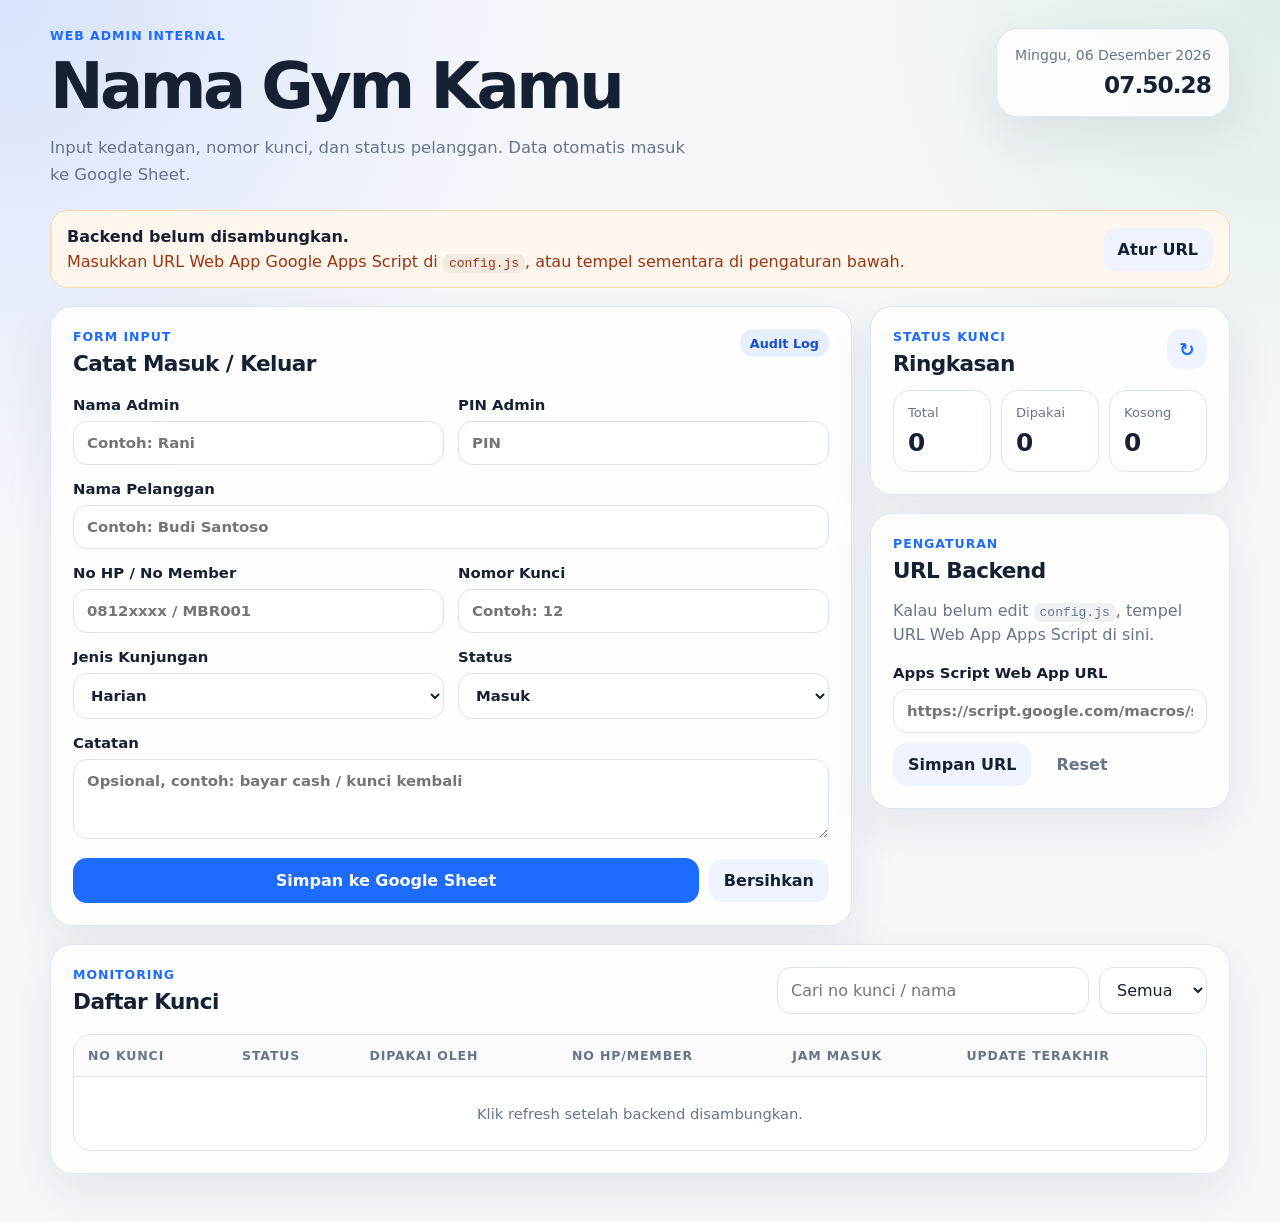
==== frontend/index.html @ 6550fa07 "first commit" ====
<!doctype html>
<html lang="id">
<head>
  <meta charset="utf-8" />
  <meta name="viewport" content="width=device-width, initial-scale=1" />
  <title>Sistem Admin Gym</title>
  <link rel="stylesheet" href="style.css" />
</head>
<body>
  <div class="app-shell">
    <header class="hero">
      <div>
        <p class="eyebrow">Web Admin Internal</p>
        <h1 id="appTitle">Sistem Admin Gym</h1>
        <p class="subtitle">Input kedatangan, nomor kunci, dan status pelanggan. Data otomatis masuk ke Google Sheet.</p>
      </div>
      <div class="clock-card">
        <span id="todayText">Hari ini</span>
        <strong id="clockText">--:--:--</strong>
      </div>
    </header>

    <section id="setupWarning" class="setup-warning hidden">
      <div>
        <strong>Backend belum disambungkan.</strong>
        <p>Masukkan URL Web App Google Apps Script di <code>config.js</code>, atau tempel sementara di pengaturan bawah.</p>
      </div>
      <button type="button" class="secondary-btn" id="openSettingsBtn">Atur URL</button>
    </section>

    <main class="grid-layout">
      <section class="card input-card">
        <div class="card-header">
          <div>
            <p class="eyebrow">Form Input</p>
            <h2>Catat Masuk / Keluar</h2>
          </div>
          <span class="pill">Audit Log</span>
        </div>

        <form id="gymForm" autocomplete="off">
          <input type="hidden" name="action" value="saveLog" />

          <div class="two-col">
            <label>
              Nama Admin
              <input type="text" name="admin" id="adminInput" placeholder="Contoh: Rani" required />
            </label>
            <label>
              PIN Admin
              <input type="password" name="pin" id="pinInput" placeholder="PIN" inputmode="numeric" required />
            </label>
          </div>

          <label>
            Nama Pelanggan
            <input type="text" name="customerName" id="customerNameInput" placeholder="Contoh: Budi Santoso" required />
          </label>

          <div class="two-col">
            <label>
              No HP / No Member
              <input type="text" name="phoneOrMember" id="phoneInput" placeholder="0812xxxx / MBR001" />
            </label>
            <label>
              Nomor Kunci
              <input type="number" name="keyNumber" id="keyNumberInput" placeholder="Contoh: 12" min="1" required />
            </label>
          </div>

          <div class="two-col">
            <label>
              Jenis Kunjungan
              <select name="visitType" id="visitTypeInput" required>
                <option value="Harian">Harian</option>
                <option value="Member">Member</option>
                <option value="Trial">Trial</option>
              </select>
            </label>
            <label>
              Status
              <select name="status" id="statusInput" required>
                <option value="Masuk">Masuk</option>
                <option value="Keluar">Keluar</option>
              </select>
            </label>
          </div>

          <label>
            Catatan
            <textarea name="note" id="noteInput" rows="3" placeholder="Opsional, contoh: bayar cash / kunci kembali"></textarea>
          </label>

          <div class="form-actions">
            <button type="submit" class="primary-btn" id="submitBtn">Simpan ke Google Sheet</button>
            <button type="button" class="secondary-btn" id="resetBtn">Bersihkan</button>
          </div>
        </form>

        <iframe id="submitFrame" name="hidden-submit-frame" title="Hidden submit frame" class="hidden-frame"></iframe>
      </section>

      <aside class="side-stack">
        <section class="card stats-card">
          <div class="card-header compact">
            <div>
              <p class="eyebrow">Status Kunci</p>
              <h2>Ringkasan</h2>
            </div>
            <button type="button" class="icon-btn" id="refreshBtn" title="Refresh status kunci">↻</button>
          </div>
          <div class="stats-grid">
            <div>
              <span>Total</span>
              <strong id="totalKeysText">0</strong>
            </div>
            <div>
              <span>Dipakai</span>
              <strong id="usedKeysText">0</strong>
            </div>
            <div>
              <span>Kosong</span>
              <strong id="emptyKeysText">0</strong>
            </div>
          </div>
        </section>

        <section class="card settings-card" id="settingsCard">
          <div class="card-header compact">
            <div>
              <p class="eyebrow">Pengaturan</p>
              <h2>URL Backend</h2>
            </div>
          </div>
          <p class="muted">Kalau belum edit <code>config.js</code>, tempel URL Web App Apps Script di sini.</p>
          <label>
            Apps Script Web App URL
            <input type="url" id="scriptUrlInput" placeholder="https://script.google.com/macros/s/.../exec" />
          </label>
          <div class="form-actions small-actions">
            <button type="button" class="secondary-btn" id="saveScriptUrlBtn">Simpan URL</button>
            <button type="button" class="ghost-btn" id="clearScriptUrlBtn">Reset</button>
          </div>
        </section>
      </aside>
    </main>

    <section class="card keys-card">
      <div class="card-header">
        <div>
          <p class="eyebrow">Monitoring</p>
          <h2>Daftar Kunci</h2>
        </div>
        <div class="toolbar">
          <input type="search" id="keySearchInput" placeholder="Cari no kunci / nama" />
          <select id="statusFilterInput">
            <option value="Semua">Semua</option>
            <option value="Dipakai">Dipakai</option>
            <option value="Kosong">Kosong</option>
          </select>
        </div>
      </div>

      <div class="table-wrap">
        <table>
          <thead>
            <tr>
              <th>No Kunci</th>
              <th>Status</th>
              <th>Dipakai Oleh</th>
              <th>No HP/Member</th>
              <th>Jam Masuk</th>
              <th>Update Terakhir</th>
            </tr>
          </thead>
          <tbody id="keysTableBody">
            <tr>
              <td colspan="6" class="empty-state">Klik refresh setelah backend disambungkan.</td>
            </tr>
          </tbody>
        </table>
      </div>
    </section>
  </div>

  <div id="toast" class="toast hidden"></div>

  <script src="config.js"></script>
  <script src="app.js"></script>
</body>
</html>
---- frontend/style.css ----
:root {
  --bg: #f6f7fb;
  --card: #ffffff;
  --text: #152033;
  --muted: #67748a;
  --border: #dde3ee;
  --primary: #1e6bff;
  --primary-dark: #144fcc;
  --danger: #d92d20;
  --success: #039855;
  --warning: #dc6803;
  --shadow: 0 18px 50px rgba(21, 32, 51, 0.08);
  --radius: 22px;
}

* {
  box-sizing: border-box;
}

body {
  margin: 0;
  font-family: Inter, ui-sans-serif, system-ui, -apple-system, BlinkMacSystemFont, "Segoe UI", sans-serif;
  color: var(--text);
  background:
    radial-gradient(circle at top left, rgba(30, 107, 255, 0.14), transparent 34rem),
    radial-gradient(circle at top right, rgba(3, 152, 85, 0.10), transparent 28rem),
    var(--bg);
  min-height: 100vh;
}

button,
input,
select,
textarea {
  font: inherit;
}

button {
  cursor: pointer;
}

.app-shell {
  width: min(1180px, calc(100% - 28px));
  margin: 0 auto;
  padding: 28px 0 48px;
}

.hero {
  display: flex;
  align-items: flex-start;
  justify-content: space-between;
  gap: 18px;
  margin-bottom: 22px;
}

.eyebrow {
  margin: 0 0 8px;
  color: var(--primary);
  font-size: 0.78rem;
  font-weight: 800;
  letter-spacing: 0.08em;
  text-transform: uppercase;
}

h1,
h2 {
  margin: 0;
  line-height: 1.1;
}

h1 {
  font-size: clamp(2rem, 5vw, 4.4rem);
  letter-spacing: -0.055em;
}

h2 {
  font-size: 1.35rem;
  letter-spacing: -0.025em;
}

.subtitle {
  max-width: 640px;
  margin: 14px 0 0;
  color: var(--muted);
  font-size: 1.03rem;
  line-height: 1.6;
}

.clock-card,
.card {
  background: rgba(255, 255, 255, 0.84);
  border: 1px solid rgba(221, 227, 238, 0.86);
  box-shadow: var(--shadow);
  backdrop-filter: blur(14px);
}

.clock-card {
  min-width: 190px;
  border-radius: var(--radius);
  padding: 18px;
  text-align: right;
}

.clock-card span {
  display: block;
  color: var(--muted);
  font-size: 0.88rem;
  margin-bottom: 8px;
}

.clock-card strong {
  font-size: 1.45rem;
  letter-spacing: -0.04em;
}

.setup-warning {
  display: flex;
  align-items: center;
  justify-content: space-between;
  gap: 18px;
  padding: 16px;
  border-radius: 18px;
  background: #fff7ed;
  border: 1px solid #fed7aa;
  margin-bottom: 18px;
}

.setup-warning p {
  margin: 6px 0 0;
  color: #9a3412;
}

.hidden {
  display: none !important;
}

.grid-layout {
  display: grid;
  grid-template-columns: minmax(0, 1fr) 360px;
  gap: 18px;
  align-items: start;
}

.side-stack {
  display: grid;
  gap: 18px;
}

.card {
  border-radius: var(--radius);
  padding: 22px;
}

.card-header {
  display: flex;
  align-items: flex-start;
  justify-content: space-between;
  gap: 16px;
  margin-bottom: 20px;
}

.card-header.compact {
  margin-bottom: 14px;
}

.pill {
  display: inline-flex;
  align-items: center;
  min-height: 28px;
  padding: 5px 10px;
  border-radius: 999px;
  color: #144fcc;
  background: rgba(30, 107, 255, 0.1);
  font-size: 0.8rem;
  font-weight: 800;
  white-space: nowrap;
}

form {
  display: grid;
  gap: 15px;
}

label {
  display: grid;
  gap: 7px;
  color: var(--text);
  font-weight: 750;
  font-size: 0.93rem;
}

input,
select,
textarea {
  width: 100%;
  border: 1px solid var(--border);
  border-radius: 14px;
  background: #fff;
  color: var(--text);
  padding: 12px 13px;
  outline: none;
  transition: 0.18s ease;
}

textarea {
  resize: vertical;
}

input:focus,
select:focus,
textarea:focus {
  border-color: rgba(30, 107, 255, 0.8);
  box-shadow: 0 0 0 4px rgba(30, 107, 255, 0.12);
}

.two-col {
  display: grid;
  grid-template-columns: 1fr 1fr;
  gap: 14px;
}

.form-actions {
  display: flex;
  align-items: center;
  gap: 10px;
  flex-wrap: wrap;
  margin-top: 4px;
}

.small-actions {
  margin-top: 10px;
}

.primary-btn,
.secondary-btn,
.ghost-btn,
.icon-btn {
  border: 0;
  border-radius: 14px;
  font-weight: 850;
  transition: 0.18s ease;
}

.primary-btn {
  flex: 1;
  min-width: 210px;
  padding: 13px 18px;
  color: #fff;
  background: var(--primary);
}

.primary-btn:hover {
  background: var(--primary-dark);
  transform: translateY(-1px);
}

.primary-btn:disabled {
  opacity: 0.65;
  cursor: not-allowed;
  transform: none;
}

.secondary-btn,
.ghost-btn {
  padding: 12px 15px;
}

.secondary-btn {
  color: var(--text);
  background: #eef3ff;
}

.secondary-btn:hover {
  background: #dfe8ff;
}

.ghost-btn {
  color: var(--muted);
  background: transparent;
}

.ghost-btn:hover {
  background: #eef2f7;
}

.icon-btn {
  width: 40px;
  height: 40px;
  background: #eef3ff;
  color: var(--primary);
  font-size: 1.15rem;
}

.icon-btn:hover {
  background: #dfe8ff;
}

.stats-grid {
  display: grid;
  grid-template-columns: repeat(3, 1fr);
  gap: 10px;
}

.stats-grid div {
  border: 1px solid var(--border);
  background: #fff;
  border-radius: 17px;
  padding: 14px;
}

.stats-grid span {
  display: block;
  color: var(--muted);
  font-size: 0.82rem;
  margin-bottom: 8px;
}

.stats-grid strong {
  font-size: 1.55rem;
  letter-spacing: -0.06em;
}

.muted {
  color: var(--muted);
  line-height: 1.55;
}

code {
  padding: 2px 6px;
  border-radius: 7px;
  background: rgba(21, 32, 51, 0.06);
}

.keys-card {
  margin-top: 18px;
}

.toolbar {
  display: flex;
  gap: 10px;
  width: min(100%, 430px);
}

.toolbar input {
  min-width: 0;
}

.toolbar select {
  width: 130px;
}

.table-wrap {
  overflow-x: auto;
  border: 1px solid var(--border);
  border-radius: 18px;
  background: #fff;
}

table {
  width: 100%;
  min-width: 780px;
  border-collapse: collapse;
}

th,
td {
  padding: 13px 14px;
  border-bottom: 1px solid var(--border);
  text-align: left;
  font-size: 0.92rem;
}

th {
  color: var(--muted);
  font-size: 0.78rem;
  letter-spacing: 0.07em;
  text-transform: uppercase;
  background: #f8fafc;
}

tr:last-child td {
  border-bottom: 0;
}

.badge {
  display: inline-flex;
  align-items: center;
  padding: 5px 9px;
  border-radius: 999px;
  font-weight: 850;
  font-size: 0.79rem;
}

.badge.used {
  color: #b42318;
  background: #fee4e2;
}

.badge.empty {
  color: #027a48;
  background: #d1fadf;
}

.empty-state {
  color: var(--muted);
  text-align: center;
  padding: 28px 14px;
}

.hidden-frame {
  width: 0;
  height: 0;
  border: 0;
  position: absolute;
  left: -9999px;
}

.toast {
  position: fixed;
  right: 18px;
  bottom: 18px;
  z-index: 50;
  max-width: min(420px, calc(100% - 36px));
  padding: 14px 16px;
  color: #fff;
  background: #152033;
  border-radius: 16px;
  box-shadow: 0 16px 42px rgba(21, 32, 51, 0.25);
  font-weight: 800;
}

.toast.success {
  background: var(--success);
}

.toast.error {
  background: var(--danger);
}

.toast.warning {
  background: var(--warning);
}

@media (max-width: 900px) {
  .hero,
  .card-header {
    flex-direction: column;
  }

  .clock-card {
    width: 100%;
    text-align: left;
  }

  .grid-layout {
    grid-template-columns: 1fr;
  }

  .toolbar {
    width: 100%;
  }
}

@media (max-width: 620px) {
  .app-shell {
    width: min(100% - 18px, 1180px);
    padding-top: 16px;
  }

  .card {
    padding: 17px;
  }

  .two-col,
  .stats-grid {
    grid-template-columns: 1fr;
  }

  .toolbar {
    flex-direction: column;
  }

  .toolbar select {
    width: 100%;
  }

  .primary-btn {
    width: 100%;
    min-width: 0;
  }
}
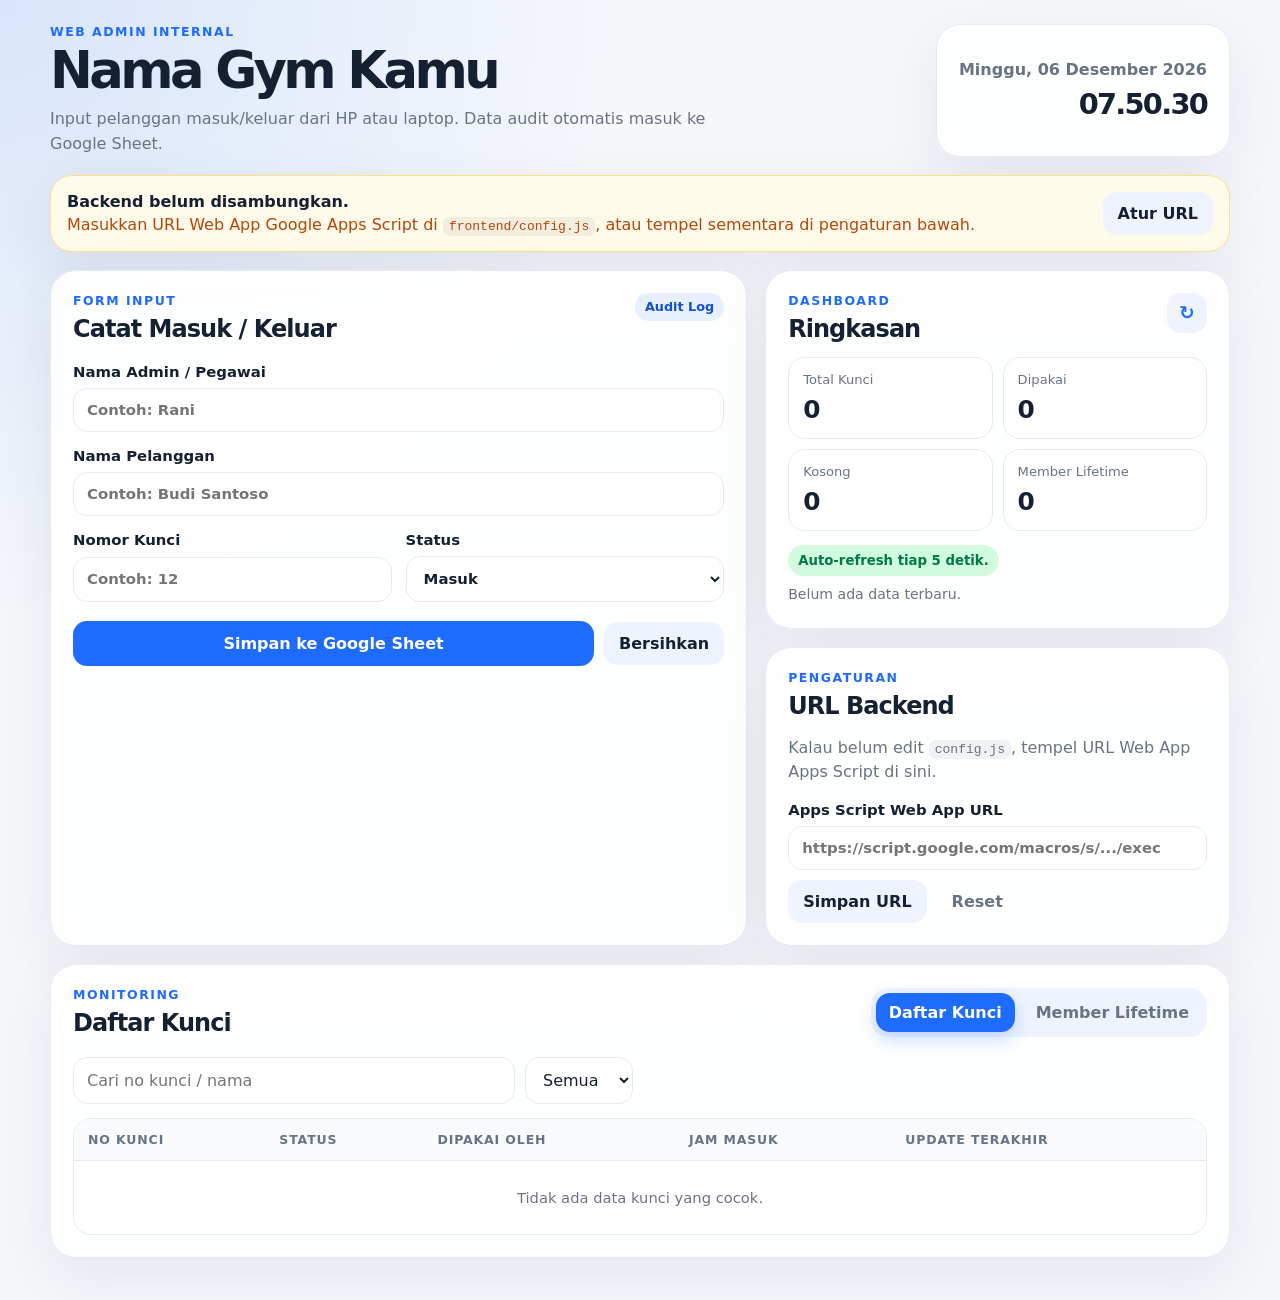
==== commit c87ad307: "ganti" ====
--- a/frontend/index.html
+++ b/frontend/index.html
@@ -12,7 +12,7 @@
       <div>
         <p class="eyebrow">Web Admin Internal</p>
         <h1 id="appTitle">Sistem Admin Gym</h1>
-        <p class="subtitle">Input kedatangan, nomor kunci, dan status pelanggan. Data otomatis masuk ke Google Sheet.</p>
+        <p class="subtitle">Input pelanggan masuk/keluar dari HP atau laptop. Data audit otomatis masuk ke Google Sheet.</p>
       </div>
       <div class="clock-card">
         <span id="todayText">Hari ini</span>
@@ -23,7 +23,7 @@
     <section id="setupWarning" class="setup-warning hidden">
       <div>
         <strong>Backend belum disambungkan.</strong>
-        <p>Masukkan URL Web App Google Apps Script di <code>config.js</code>, atau tempel sementara di pengaturan bawah.</p>
+        <p>Masukkan URL Web App Google Apps Script di <code>frontend/config.js</code>, atau tempel sementara di pengaturan bawah.</p>
       </div>
       <button type="button" class="secondary-btn" id="openSettingsBtn">Atur URL</button>
     </section>
@@ -41,16 +41,10 @@
         <form id="gymForm" autocomplete="off">
           <input type="hidden" name="action" value="saveLog" />
 
-          <div class="two-col">
-            <label>
-              Nama Admin
-              <input type="text" name="admin" id="adminInput" placeholder="Contoh: Rani" required />
-            </label>
-            <label>
-              PIN Admin
-              <input type="password" name="pin" id="pinInput" placeholder="PIN" inputmode="numeric" required />
-            </label>
-          </div>
+          <label>
+            Nama Admin / Pegawai
+            <input type="text" name="admin" id="adminInput" placeholder="Contoh: Rani" required />
+          </label>
 
           <label>
             Nama Pelanggan
@@ -59,23 +53,8 @@
 
           <div class="two-col">
             <label>
-              No HP / No Member
-              <input type="text" name="phoneOrMember" id="phoneInput" placeholder="0812xxxx / MBR001" />
-            </label>
-            <label>
               Nomor Kunci
               <input type="number" name="keyNumber" id="keyNumberInput" placeholder="Contoh: 12" min="1" required />
-            </label>
-          </div>
-
-          <div class="two-col">
-            <label>
-              Jenis Kunjungan
-              <select name="visitType" id="visitTypeInput" required>
-                <option value="Harian">Harian</option>
-                <option value="Member">Member</option>
-                <option value="Trial">Trial</option>
-              </select>
             </label>
             <label>
               Status
@@ -86,11 +65,6 @@
             </label>
           </div>
 
-          <label>
-            Catatan
-            <textarea name="note" id="noteInput" rows="3" placeholder="Opsional, contoh: bayar cash / kunci kembali"></textarea>
-          </label>
-
           <div class="form-actions">
             <button type="submit" class="primary-btn" id="submitBtn">Simpan ke Google Sheet</button>
             <button type="button" class="secondary-btn" id="resetBtn">Bersihkan</button>
@@ -104,14 +78,14 @@
         <section class="card stats-card">
           <div class="card-header compact">
             <div>
-              <p class="eyebrow">Status Kunci</p>
+              <p class="eyebrow">Dashboard</p>
               <h2>Ringkasan</h2>
             </div>
-            <button type="button" class="icon-btn" id="refreshBtn" title="Refresh status kunci">↻</button>
+            <button type="button" class="icon-btn" id="refreshBtn" title="Refresh data">↻</button>
           </div>
           <div class="stats-grid">
             <div>
-              <span>Total</span>
+              <span>Total Kunci</span>
               <strong id="totalKeysText">0</strong>
             </div>
             <div>
@@ -122,7 +96,13 @@
               <span>Kosong</span>
               <strong id="emptyKeysText">0</strong>
             </div>
-          </div>
+            <div>
+              <span>Member Lifetime</span>
+              <strong id="memberCountText">0</strong>
+            </div>
+          </div>
+          <p class="realtime-note" id="autoRefreshText">Auto-refresh aktif.</p>
+          <p class="muted mini" id="lastUpdatedText">Belum ada data terbaru.</p>
         </section>
 
         <section class="card settings-card" id="settingsCard">
@@ -145,12 +125,21 @@
       </aside>
     </main>
 
-    <section class="card keys-card">
-      <div class="card-header">
+    <section class="card data-card">
+      <div class="card-header table-header">
         <div>
           <p class="eyebrow">Monitoring</p>
-          <h2>Daftar Kunci</h2>
-        </div>
+          <h2 id="tableTitle">Daftar Kunci</h2>
+        </div>
+        <div class="view-actions">
+          <div class="tab-group" role="tablist" aria-label="Pilih data">
+            <button type="button" class="tab-btn active" id="keysViewBtn">Daftar Kunci</button>
+            <button type="button" class="tab-btn" id="membersViewBtn">Member Lifetime</button>
+          </div>
+        </div>
+      </div>
+
+      <div id="keysPanel">
         <div class="toolbar">
           <input type="search" id="keySearchInput" placeholder="Cari no kunci / nama" />
           <select id="statusFilterInput">
@@ -159,26 +148,52 @@
             <option value="Kosong">Kosong</option>
           </select>
         </div>
-      </div>
-
-      <div class="table-wrap">
-        <table>
-          <thead>
-            <tr>
-              <th>No Kunci</th>
-              <th>Status</th>
-              <th>Dipakai Oleh</th>
-              <th>No HP/Member</th>
-              <th>Jam Masuk</th>
-              <th>Update Terakhir</th>
-            </tr>
-          </thead>
-          <tbody id="keysTableBody">
-            <tr>
-              <td colspan="6" class="empty-state">Klik refresh setelah backend disambungkan.</td>
-            </tr>
-          </tbody>
-        </table>
+
+        <div class="table-wrap">
+          <table>
+            <thead>
+              <tr>
+                <th>No Kunci</th>
+                <th>Status</th>
+                <th>Dipakai Oleh</th>
+                <th>Jam Masuk</th>
+                <th>Update Terakhir</th>
+              </tr>
+            </thead>
+            <tbody id="keysTableBody">
+              <tr>
+                <td colspan="5" class="empty-state">Data kunci akan muncul setelah backend disambungkan.</td>
+              </tr>
+            </tbody>
+          </table>
+        </div>
+      </div>
+
+      <div id="membersPanel" class="hidden">
+        <div class="toolbar">
+          <input type="search" id="memberSearchInput" placeholder="Cari ID / nama / status" />
+          <button type="button" class="secondary-btn" id="refreshMembersBtn">Refresh Member</button>
+        </div>
+
+        <div class="table-wrap">
+          <table>
+            <thead>
+              <tr>
+                <th>ID Member</th>
+                <th>Nama Member</th>
+                <th>Tanggal Daftar</th>
+                <th>Status</th>
+                <th>Diinput Oleh</th>
+                <th>Update Terakhir</th>
+              </tr>
+            </thead>
+            <tbody id="membersTableBody">
+              <tr>
+                <td colspan="6" class="empty-state">Data member lifetime akan muncul dari sheet <code>MEMBER_LIFETIME</code>.</td>
+              </tr>
+            </tbody>
+          </table>
+        </div>
       </div>
     </section>
   </div>
--- a/frontend/style.css
+++ b/frontend/style.css
@@ -1,16 +1,15 @@
 :root {
-  --bg: #f6f7fb;
+  --bg: #f5f7fb;
   --card: #ffffff;
   --text: #152033;
-  --muted: #67748a;
-  --border: #dde3ee;
+  --muted: #697386;
+  --border: #e4e9f2;
   --primary: #1e6bff;
   --primary-dark: #144fcc;
+  --success: #07884a;
   --danger: #d92d20;
-  --success: #039855;
-  --warning: #dc6803;
-  --shadow: 0 18px 50px rgba(21, 32, 51, 0.08);
-  --radius: 22px;
+  --warning: #b54708;
+  --shadow: 0 20px 60px rgba(21, 32, 51, 0.08);
 }
 
 * {
@@ -19,13 +18,10 @@
 
 body {
   margin: 0;
+  min-height: 100vh;
+  background: radial-gradient(circle at top left, rgba(30, 107, 255, 0.13), transparent 34%), var(--bg);
+  color: var(--text);
   font-family: Inter, ui-sans-serif, system-ui, -apple-system, BlinkMacSystemFont, "Segoe UI", sans-serif;
-  color: var(--text);
-  background:
-    radial-gradient(circle at top left, rgba(30, 107, 255, 0.14), transparent 34rem),
-    radial-gradient(circle at top right, rgba(3, 152, 85, 0.10), transparent 28rem),
-    var(--bg);
-  min-height: 100vh;
 }
 
 button,
@@ -39,115 +35,106 @@
   cursor: pointer;
 }
 
+.hidden {
+  display: none !important;
+}
+
 .app-shell {
-  width: min(1180px, calc(100% - 28px));
+  width: min(100% - 32px, 1180px);
   margin: 0 auto;
-  padding: 28px 0 48px;
+  padding: 24px 0 42px;
 }
 
 .hero {
   display: flex;
-  align-items: flex-start;
   justify-content: space-between;
   gap: 18px;
-  margin-bottom: 22px;
+  align-items: stretch;
+  margin-bottom: 18px;
+}
+
+.hero h1 {
+  margin: 0;
+  font-size: clamp(2rem, 4vw, 3.3rem);
+  letter-spacing: -0.07em;
+  line-height: 0.96;
+}
+
+.subtitle {
+  margin: 12px 0 0;
+  max-width: 680px;
+  color: var(--muted);
+  line-height: 1.55;
 }
 
 .eyebrow {
-  margin: 0 0 8px;
+  margin: 0 0 7px;
   color: var(--primary);
   font-size: 0.78rem;
-  font-weight: 800;
-  letter-spacing: 0.08em;
+  font-weight: 900;
+  letter-spacing: 0.12em;
   text-transform: uppercase;
 }
 
-h1,
-h2 {
-  margin: 0;
-  line-height: 1.1;
-}
-
-h1 {
-  font-size: clamp(2rem, 5vw, 4.4rem);
-  letter-spacing: -0.055em;
-}
-
-h2 {
-  font-size: 1.35rem;
-  letter-spacing: -0.025em;
-}
-
-.subtitle {
-  max-width: 640px;
-  margin: 14px 0 0;
-  color: var(--muted);
-  font-size: 1.03rem;
-  line-height: 1.6;
-}
-
 .clock-card,
-.card {
-  background: rgba(255, 255, 255, 0.84);
-  border: 1px solid rgba(221, 227, 238, 0.86);
+.card,
+.setup-warning {
+  border: 1px solid var(--border);
+  background: rgba(255, 255, 255, 0.9);
   box-shadow: var(--shadow);
-  backdrop-filter: blur(14px);
+  backdrop-filter: blur(12px);
 }
 
 .clock-card {
-  min-width: 190px;
-  border-radius: var(--radius);
-  padding: 18px;
-  text-align: right;
+  min-width: 220px;
+  display: grid;
+  align-content: center;
+  justify-items: end;
+  padding: 22px;
+  border-radius: 24px;
 }
 
 .clock-card span {
-  display: block;
-  color: var(--muted);
-  font-size: 0.88rem;
-  margin-bottom: 8px;
+  color: var(--muted);
+  font-weight: 700;
 }
 
 .clock-card strong {
-  font-size: 1.45rem;
-  letter-spacing: -0.04em;
+  margin-top: 8px;
+  font-size: 1.8rem;
+  letter-spacing: -0.06em;
 }
 
 .setup-warning {
   display: flex;
   align-items: center;
   justify-content: space-between;
+  gap: 16px;
+  margin-bottom: 18px;
+  padding: 16px;
+  border-radius: 22px;
+  border-color: #fedf89;
+  background: #fffbeb;
+}
+
+.setup-warning p {
+  margin: 4px 0 0;
+  color: var(--warning);
+}
+
+.grid-layout {
+  display: grid;
+  grid-template-columns: minmax(0, 1.2fr) minmax(320px, 0.8fr);
   gap: 18px;
-  padding: 16px;
-  border-radius: 18px;
-  background: #fff7ed;
-  border: 1px solid #fed7aa;
-  margin-bottom: 18px;
-}
-
-.setup-warning p {
-  margin: 6px 0 0;
-  color: #9a3412;
-}
-
-.hidden {
-  display: none !important;
-}
-
-.grid-layout {
-  display: grid;
-  grid-template-columns: minmax(0, 1fr) 360px;
+}
+
+.side-stack {
+  display: grid;
   gap: 18px;
-  align-items: start;
-}
-
-.side-stack {
-  display: grid;
-  gap: 18px;
 }
 
 .card {
-  border-radius: var(--radius);
+  border-radius: 26px;
   padding: 22px;
 }
 
@@ -161,6 +148,11 @@
 
 .card-header.compact {
   margin-bottom: 14px;
+}
+
+.card-header h2 {
+  margin: 0;
+  letter-spacing: -0.04em;
 }
 
 .pill {
@@ -172,7 +164,7 @@
   color: #144fcc;
   background: rgba(30, 107, 255, 0.1);
   font-size: 0.8rem;
-  font-weight: 800;
+  font-weight: 850;
   white-space: nowrap;
 }
 
@@ -202,10 +194,6 @@
   transition: 0.18s ease;
 }
 
-textarea {
-  resize: vertical;
-}
-
 input:focus,
 select:focus,
 textarea:focus {
@@ -234,7 +222,8 @@
 .primary-btn,
 .secondary-btn,
 .ghost-btn,
-.icon-btn {
+.icon-btn,
+.tab-btn {
   border: 0;
   border-radius: 14px;
   font-weight: 850;
@@ -297,7 +286,7 @@
 
 .stats-grid {
   display: grid;
-  grid-template-columns: repeat(3, 1fr);
+  grid-template-columns: repeat(2, 1fr);
   gap: 10px;
 }
 
@@ -325,20 +314,67 @@
   line-height: 1.55;
 }
 
+.mini {
+  margin: 8px 0 0;
+  font-size: 0.88rem;
+}
+
+.realtime-note {
+  margin: 14px 0 0;
+  display: inline-flex;
+  padding: 8px 10px;
+  color: #027a48;
+  background: #d1fadf;
+  border-radius: 999px;
+  font-size: 0.83rem;
+  font-weight: 850;
+}
+
 code {
   padding: 2px 6px;
   border-radius: 7px;
   background: rgba(21, 32, 51, 0.06);
 }
 
-.keys-card {
+.data-card {
   margin-top: 18px;
 }
 
+.table-header {
+  align-items: center;
+}
+
+.view-actions {
+  display: flex;
+  align-items: center;
+  gap: 10px;
+}
+
+.tab-group {
+  display: flex;
+  gap: 8px;
+  padding: 5px;
+  border-radius: 17px;
+  background: #eef3ff;
+}
+
+.tab-btn {
+  padding: 10px 13px;
+  color: var(--muted);
+  background: transparent;
+}
+
+.tab-btn.active {
+  color: #fff;
+  background: var(--primary);
+  box-shadow: 0 8px 18px rgba(30, 107, 255, 0.22);
+}
+
 .toolbar {
   display: flex;
   gap: 10px;
-  width: min(100%, 430px);
+  width: min(100%, 560px);
+  margin-bottom: 14px;
 }
 
 .toolbar input {
@@ -358,7 +394,7 @@
 
 table {
   width: 100%;
-  min-width: 780px;
+  min-width: 760px;
   border-collapse: collapse;
 }
 
@@ -399,6 +435,11 @@
 .badge.empty {
   color: #027a48;
   background: #d1fadf;
+}
+
+.badge.member {
+  color: #144fcc;
+  background: #dbe7ff;
 }
 
 .empty-state {
@@ -450,6 +491,7 @@
   .clock-card {
     width: 100%;
     text-align: left;
+    justify-items: start;
   }
 
   .grid-layout {
@@ -476,15 +518,18 @@
     grid-template-columns: 1fr;
   }
 
+  .table-header {
+    align-items: stretch;
+  }
+
+  .tab-group,
   .toolbar {
     flex-direction: column;
   }
 
-  .toolbar select {
-    width: 100%;
-  }
-
-  .primary-btn {
+  .toolbar select,
+  .primary-btn,
+  .secondary-btn {
     width: 100%;
     min-width: 0;
   }
